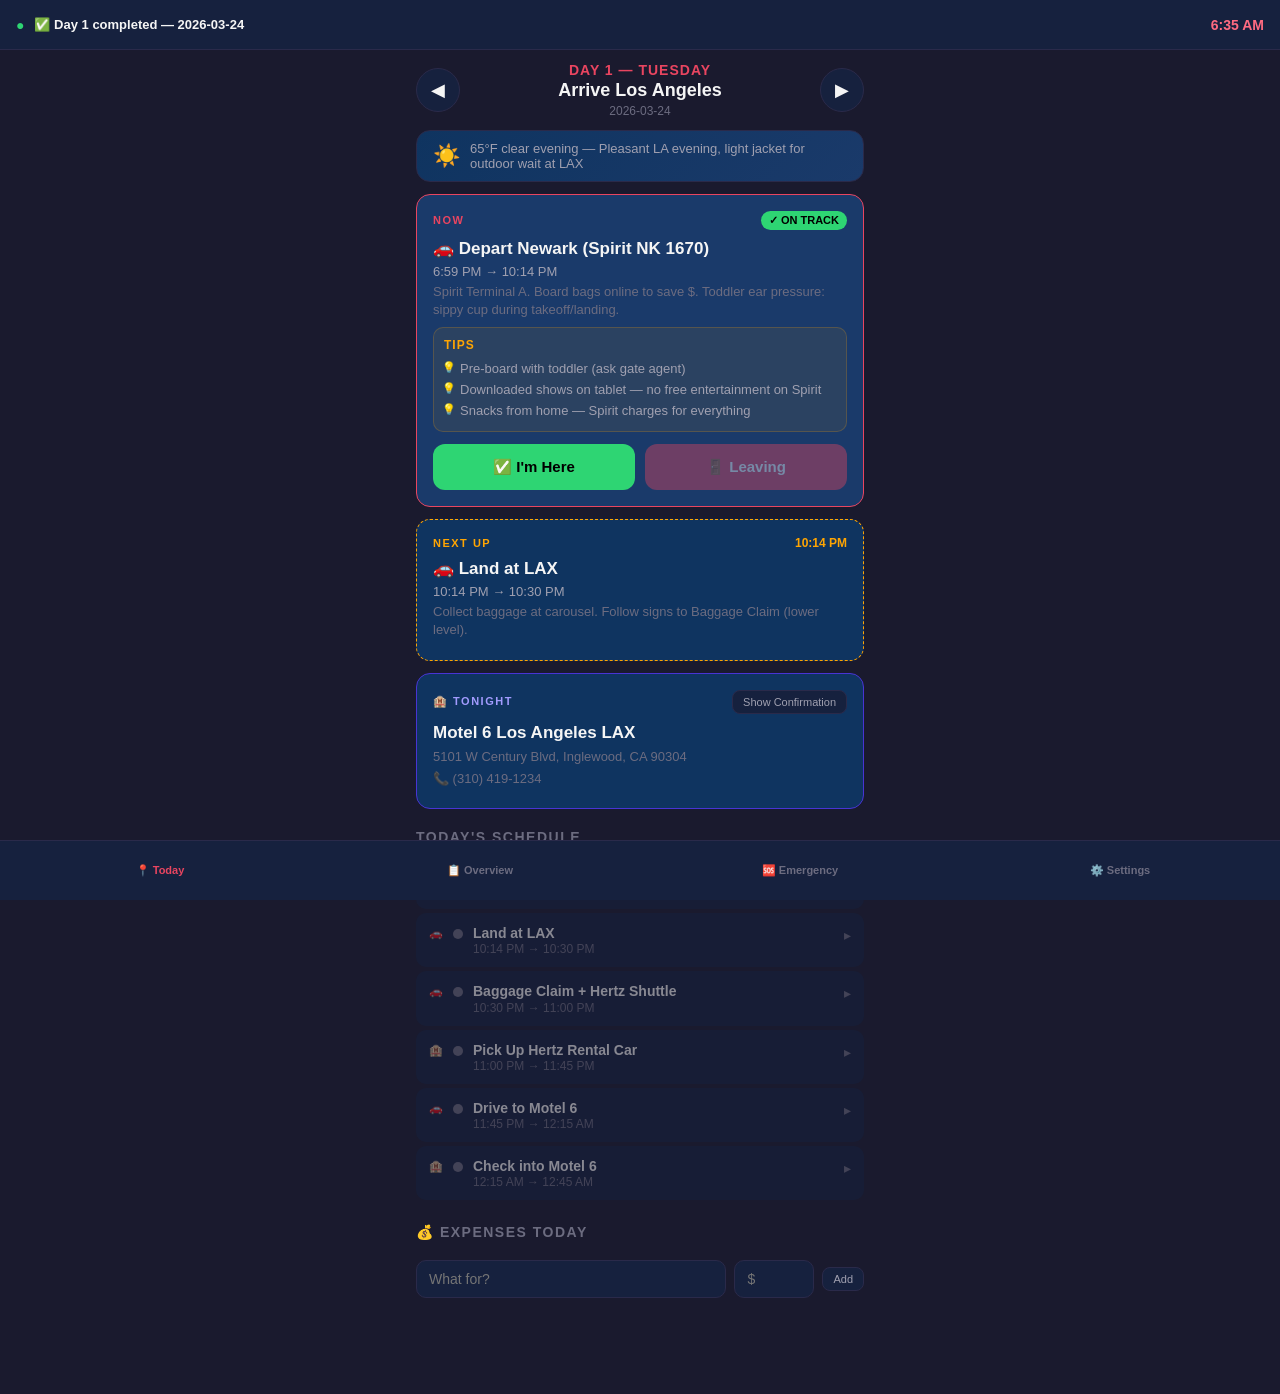
==== app/index.html @ c65186ef "feat: ChetanSmartTrip PWA — Phase 1 MVP - Complete PWA with offline support (Service Worker) - 8-day" ====
<!DOCTYPE html>
<html lang="en">
<head>
  <meta charset="UTF-8">
  <meta name="viewport" content="width=device-width, initial-scale=1.0, user-scalable=no">
  <meta name="theme-color" content="#e94560">
  <meta name="apple-mobile-web-app-capable" content="yes">
  <meta name="apple-mobile-web-app-status-bar-style" content="black-translucent">
  <title>SmartTrip — Southwest 2026</title>
  <link rel="manifest" href="manifest.json">
  <link rel="stylesheet" href="style.css">
</head>
<body>

  <!-- ===== TOP STATUS BAR ===== -->
  <header id="status-bar">
    <div id="status-icon">●</div>
    <div id="status-text">Loading trip...</div>
    <div id="clock"></div>
  </header>

  <!-- ===== MORNING BRIEFING OVERLAY ===== -->
  <div id="morning-briefing" class="overlay hidden">
    <div class="overlay-content">
      <h1 id="briefing-title">Good Morning!</h1>
      <div id="briefing-weather" class="briefing-card"></div>
      <div id="briefing-highlights" class="briefing-card"></div>
      <div id="briefing-tips" class="briefing-card"></div>
      <button id="briefing-dismiss" class="btn-primary">Let's Go! 🚀</button>
    </div>
  </div>

  <!-- ===== CONFIRMATION OVERLAY ===== -->
  <div id="confirmation-overlay" class="overlay hidden">
    <div class="overlay-content">
      <h2>📋 Confirmation Details</h2>
      <div id="confirmation-details"></div>
      <button id="confirmation-dismiss" class="btn-primary">Got It ✓</button>
    </div>
  </div>

  <!-- ===== MAIN APP ===== -->
  <main id="app">

    <!-- DAY HEADER -->
    <section id="day-header">
      <div class="day-nav">
        <button id="prev-day" class="nav-btn">◀</button>
        <div id="day-title-area">
          <h2 id="day-number">Day 1</h2>
          <p id="day-title">Loading...</p>
          <p id="day-date" class="subtle"></p>
        </div>
        <button id="next-day" class="nav-btn">▶</button>
      </div>
    </section>

    <!-- WEATHER BANNER -->
    <section id="weather-banner">
      <span id="weather-icon">🌤️</span>
      <span id="weather-text">Loading weather...</span>
    </section>

    <!-- CURRENT ACTIVITY CARD -->
    <section id="current-card" class="activity-card highlight-card">
      <div class="card-header">
        <span class="card-label">NOW</span>
        <span id="current-status-badge" class="status-badge">—</span>
      </div>
      <h3 id="current-title">—</h3>
      <p id="current-time" class="card-time"></p>
      <p id="current-notes" class="card-notes"></p>
      <div id="current-confirmation" class="confirmation-box hidden"></div>
      <div id="current-what-to-do" class="what-to-do hidden"></div>
      <div id="current-tips" class="tips-box hidden"></div>
      <div class="action-buttons">
        <button id="btn-arrived" class="btn-action btn-arrive">✅ I'm Here</button>
        <button id="btn-leaving" class="btn-action btn-leave">🚪 Leaving</button>
      </div>
    </section>

    <!-- NEXT UP CARD -->
    <section id="next-card" class="activity-card next-up-card">
      <div class="card-header">
        <span class="card-label">NEXT UP</span>
        <span id="next-eta" class="eta-badge"></span>
      </div>
      <h3 id="next-title">—</h3>
      <p id="next-time" class="card-time"></p>
      <p id="next-distance" class="card-distance"></p>
      <p id="next-notes" class="card-notes"></p>
    </section>

    <!-- HOTEL CARD (persistent for the day) -->
    <section id="hotel-card" class="activity-card hotel-card">
      <div class="card-header">
        <span class="card-label">🏨 TONIGHT</span>
        <button id="btn-show-confirmation" class="btn-small">Show Confirmation</button>
      </div>
      <h3 id="hotel-name">—</h3>
      <p id="hotel-address" class="card-notes"></p>
      <p id="hotel-phone" class="card-notes"></p>
    </section>

    <!-- TIMELINE -->
    <section id="timeline">
      <h3 class="section-title">Today's Schedule</h3>
      <div id="timeline-list"></div>
    </section>

    <!-- EXPENSE TRACKER (optional) -->
    <section id="expenses-section">
      <h3 class="section-title">💰 Expenses Today</h3>
      <div id="expense-list"></div>
      <div class="expense-input">
        <input type="text" id="expense-desc" placeholder="What for?" />
        <input type="number" id="expense-amount" placeholder="$" step="0.01" />
        <button id="btn-add-expense" class="btn-small">Add</button>
      </div>
      <p id="expense-total" class="subtle"></p>
    </section>

  </main>

  <!-- ===== BOTTOM NAV ===== -->
  <nav id="bottom-nav">
    <button class="nav-tab active" data-view="today">📍 Today</button>
    <button class="nav-tab" data-view="overview">📋 Overview</button>
    <button class="nav-tab" data-view="emergency">🆘 Emergency</button>
    <button class="nav-tab" data-view="settings">⚙️ Settings</button>
  </nav>

  <!-- ===== OVERVIEW VIEW ===== -->
  <div id="view-overview" class="view-panel hidden">
    <h2>📋 Trip Overview</h2>
    <div id="overview-days"></div>
  </div>

  <!-- ===== EMERGENCY VIEW ===== -->
  <div id="view-emergency" class="view-panel hidden">
    <h2>🆘 Emergency Info</h2>
    <div id="emergency-content"></div>
  </div>

  <!-- ===== SETTINGS VIEW ===== -->
  <div id="view-settings" class="view-panel hidden">
    <h2>⚙️ Settings</h2>
    <div class="setting-row">
      <label>Voice Notifications</label>
      <input type="checkbox" id="setting-voice" />
    </div>
    <div class="setting-row">
      <label>Browser Notifications</label>
      <input type="checkbox" id="setting-notifications" />
    </div>
    <div class="setting-row">
      <label>Check Interval (seconds)</label>
      <input type="number" id="setting-interval" value="60" min="15" max="300" />
    </div>
    <div class="setting-row">
      <label>Late Threshold (minutes)</label>
      <input type="number" id="setting-late-threshold" value="10" min="5" max="60" />
    </div>
    <hr>
    <div class="setting-row">
      <label>Trip Total Expenses</label>
      <span id="trip-total-expenses">$0.00</span>
    </div>
    <div class="setting-row">
      <button id="btn-export-log" class="btn-primary">📥 Export Trip Log</button>
    </div>
    <div class="setting-row">
      <button id="btn-show-briefing" class="btn-primary">🌅 Show Morning Briefing</button>
    </div>
    <hr>
    <div class="setting-row">
      <button id="btn-reset-data" class="btn-primary" style="background: var(--red);">🗑️ Reset All Data</button>
    </div>
    <p style="font-size: 11px; color: var(--text-muted); text-align: center; padding: 8px 0;">Clears all check-ins, expenses, adjustments & settings. For testing.</p>
  </div>

  <!-- JS Modules -->
  <script src="storage.js"></script>
  <script src="schedule-engine.js"></script>
  <script src="notifications.js"></script>
  <script src="ui.js"></script>
  <script src="app.js"></script>
</body>
</html>
---- app/style.css ----
/* ===== ChetanSmartTrip PWA — Mobile-First Dark Mode ===== */

:root {
  --bg-primary: #1a1a2e;
  --bg-secondary: #16213e;
  --bg-card: #0f3460;
  --bg-card-highlight: #1a3a6a;
  --accent: #e94560;
  --accent-light: #ff6b81;
  --green: #2ed573;
  --yellow: #ffa502;
  --red: #ff4757;
  --text-primary: #f5f5f5;
  --text-secondary: #a0a0b0;
  --text-muted: #6c6c80;
  --border: #2a2a4a;
  --card-radius: 14px;
  --nav-height: 60px;
  --status-height: 50px;
}

* {
  margin: 0;
  padding: 0;
  box-sizing: border-box;
  -webkit-tap-highlight-color: transparent;
}

body {
  font-family: -apple-system, BlinkMacSystemFont, 'Segoe UI', Roboto, sans-serif;
  background: var(--bg-primary);
  color: var(--text-primary);
  min-height: 100vh;
  padding-top: var(--status-height);
  padding-bottom: calc(var(--nav-height) + 16px);
  overflow-x: hidden;
  -webkit-font-smoothing: antialiased;
}

/* ===== STATUS BAR ===== */
#status-bar {
  position: fixed;
  top: 0;
  left: 0;
  right: 0;
  height: var(--status-height);
  background: var(--bg-secondary);
  display: flex;
  align-items: center;
  padding: 0 16px;
  z-index: 100;
  border-bottom: 1px solid var(--border);
  gap: 10px;
}

#status-icon {
  font-size: 14px;
  color: var(--green);
  animation: pulse 2s ease-in-out infinite;
}

#status-icon.on-track { color: var(--green); }
#status-icon.early { color: var(--green); }
#status-icon.late { color: var(--yellow); }
#status-icon.very-late { color: var(--red); }

@keyframes pulse {
  0%, 100% { opacity: 1; }
  50% { opacity: 0.4; }
}

#status-text {
  flex: 1;
  font-size: 13px;
  font-weight: 600;
  color: var(--text-primary);
  white-space: nowrap;
  overflow: hidden;
  text-overflow: ellipsis;
}

#clock {
  font-size: 14px;
  font-weight: 700;
  color: var(--accent-light);
  font-variant-numeric: tabular-nums;
}

/* ===== MAIN APP ===== */
#app {
  padding: 12px 16px;
  max-width: 480px;
  margin: 0 auto;
}

/* ===== DAY HEADER ===== */
#day-header {
  margin-bottom: 12px;
}

.day-nav {
  display: flex;
  align-items: center;
  justify-content: space-between;
  gap: 8px;
}

.nav-btn {
  width: 44px;
  height: 44px;
  border-radius: 50%;
  border: 1px solid var(--border);
  background: var(--bg-secondary);
  color: var(--text-primary);
  font-size: 18px;
  cursor: pointer;
  display: flex;
  align-items: center;
  justify-content: center;
}

.nav-btn:active { background: var(--bg-card); }

#day-title-area {
  text-align: center;
  flex: 1;
}

#day-number {
  font-size: 14px;
  color: var(--accent);
  text-transform: uppercase;
  letter-spacing: 1px;
  font-weight: 700;
}

#day-title {
  font-size: 18px;
  font-weight: 700;
  line-height: 1.2;
  margin: 2px 0;
}

#day-date {
  font-size: 12px;
}

/* ===== WEATHER BANNER ===== */
#weather-banner {
  background: linear-gradient(135deg, #0f3460 0%, #1a3a6a 100%);
  border-radius: var(--card-radius);
  padding: 10px 16px;
  margin-bottom: 12px;
  display: flex;
  align-items: center;
  gap: 10px;
  font-size: 13px;
  border: 1px solid var(--border);
}

#weather-icon { font-size: 22px; }
#weather-text { color: var(--text-secondary); }

/* ===== ACTIVITY CARDS ===== */
.activity-card {
  background: var(--bg-card);
  border-radius: var(--card-radius);
  padding: 16px;
  margin-bottom: 12px;
  border: 1px solid var(--border);
  transition: border-color 0.2s;
}

.highlight-card {
  border-color: var(--accent);
  background: var(--bg-card-highlight);
}

.next-up-card {
  border-color: var(--yellow);
  border-style: dashed;
}

.hotel-card {
  border-color: #4834d4;
}

.card-header {
  display: flex;
  justify-content: space-between;
  align-items: center;
  margin-bottom: 8px;
}

.card-label {
  font-size: 11px;
  font-weight: 700;
  text-transform: uppercase;
  letter-spacing: 1.5px;
  color: var(--accent);
}

.next-up-card .card-label { color: var(--yellow); }
.hotel-card .card-label { color: #a29bfe; }

.activity-card h3 {
  font-size: 17px;
  font-weight: 700;
  margin-bottom: 4px;
  line-height: 1.3;
}

.card-time {
  font-size: 13px;
  color: var(--text-secondary);
  margin-bottom: 4px;
}

.card-notes {
  font-size: 13px;
  color: var(--text-muted);
  line-height: 1.4;
  margin-bottom: 4px;
}

.card-distance {
  font-size: 13px;
  color: var(--yellow);
  font-weight: 600;
}

/* Status Badge */
.status-badge {
  font-size: 11px;
  font-weight: 700;
  padding: 3px 8px;
  border-radius: 20px;
  text-transform: uppercase;
}

.status-badge.on-track { background: var(--green); color: #000; }
.status-badge.early { background: var(--green); color: #000; }
.status-badge.late { background: var(--yellow); color: #000; }
.status-badge.very-late { background: var(--red); color: #fff; }
.status-badge.waiting { background: var(--border); color: var(--text-secondary); }

.eta-badge {
  font-size: 12px;
  color: var(--yellow);
  font-weight: 600;
}

/* Confirmation Box */
.confirmation-box {
  background: rgba(233, 69, 96, 0.15);
  border: 1px solid var(--accent);
  border-radius: 10px;
  padding: 10px;
  margin: 8px 0;
  font-size: 14px;
  font-weight: 700;
  color: var(--accent-light);
  text-align: center;
  letter-spacing: 0.5px;
}

/* What to Do */
.what-to-do {
  margin: 8px 0;
  padding: 10px;
  background: rgba(46, 213, 115, 0.08);
  border-radius: 10px;
  border: 1px solid rgba(46, 213, 115, 0.2);
}

.what-to-do h4 {
  font-size: 12px;
  color: var(--green);
  text-transform: uppercase;
  letter-spacing: 1px;
  margin-bottom: 6px;
}

.what-to-do ul {
  list-style: none;
  padding: 0;
}

.what-to-do li {
  font-size: 13px;
  color: var(--text-secondary);
  padding: 3px 0;
  padding-left: 16px;
  position: relative;
}

.what-to-do li::before {
  content: '▸';
  position: absolute;
  left: 0;
  color: var(--green);
}

/* Tips */
.tips-box {
  margin: 8px 0;
  padding: 10px;
  background: rgba(255, 165, 2, 0.08);
  border-radius: 10px;
  border: 1px solid rgba(255, 165, 2, 0.2);
}

.tips-box h4 {
  font-size: 12px;
  color: var(--yellow);
  text-transform: uppercase;
  letter-spacing: 1px;
  margin-bottom: 6px;
}

.tips-box li {
  font-size: 13px;
  color: var(--text-secondary);
  padding: 3px 0;
  padding-left: 16px;
  position: relative;
  list-style: none;
}

.tips-box li::before {
  content: '💡';
  position: absolute;
  left: -2px;
  font-size: 11px;
}

/* Action Buttons */
.action-buttons {
  display: flex;
  gap: 10px;
  margin-top: 12px;
}

.btn-action {
  flex: 1;
  padding: 14px 12px;
  border: none;
  border-radius: 12px;
  font-size: 15px;
  font-weight: 700;
  cursor: pointer;
  transition: transform 0.1s, opacity 0.2s;
}

.btn-action:active { transform: scale(0.96); }
.btn-action:disabled { opacity: 0.4; cursor: not-allowed; }

.btn-arrive {
  background: var(--green);
  color: #000;
}

.btn-leave {
  background: var(--accent);
  color: #fff;
}

/* ===== TIMELINE ===== */
.section-title {
  font-size: 14px;
  text-transform: uppercase;
  letter-spacing: 1.5px;
  color: var(--text-muted);
  margin-bottom: 10px;
  padding-top: 8px;
}

#timeline-list {
  display: flex;
  flex-direction: column;
  gap: 4px;
}

.timeline-item {
  display: flex;
  flex-direction: column;
  padding: 10px 12px;
  border-radius: 10px;
  background: var(--bg-secondary);
  border: 1px solid transparent;
  cursor: pointer;
  transition: background 0.2s;
}

.timeline-item:active { background: var(--bg-card); }
.timeline-item.completed { opacity: 0.5; }
.timeline-item.current { border-color: var(--accent); background: var(--bg-card-highlight); }
.timeline-item.upcoming { opacity: 0.8; }
.timeline-item.expanded { background: var(--bg-card); border-color: var(--accent); opacity: 1; }
.timeline-item.expanded.completed { opacity: 0.8; }

.timeline-dot {
  width: 10px;
  height: 10px;
  border-radius: 50%;
  margin-top: 5px;
  flex-shrink: 0;
}

.timeline-dot.completed { background: var(--green); }
.timeline-dot.current { background: var(--accent); box-shadow: 0 0 8px var(--accent); }
.timeline-dot.upcoming { background: var(--border); }
.timeline-dot.skipped { background: var(--text-muted); }

.timeline-info {
  flex: 1;
  min-width: 0;
}

.timeline-title {
  font-size: 14px;
  font-weight: 600;
  line-height: 1.3;
  white-space: nowrap;
  overflow: hidden;
  text-overflow: ellipsis;
}

.timeline-time {
  font-size: 12px;
  color: var(--text-muted);
}

.timeline-adjusted {
  font-size: 11px;
  color: var(--yellow);
  font-weight: 600;
}

.timeline-type-icon {
  font-size: 11px;
  flex-shrink: 0;
  margin-top: 3px;
}

/* Timeline header row */
.timeline-header {
  display: flex;
  align-items: flex-start;
  gap: 10px;
  width: 100%;
  cursor: pointer;
}

.timeline-chevron {
  font-size: 14px;
  color: var(--text-muted);
  flex-shrink: 0;
  margin-top: 3px;
  margin-left: auto;
}

/* Checkin badges in timeline */
.tl-badge {
  font-size: 10px;
  font-weight: 700;
  padding: 1px 6px;
  border-radius: 8px;
  margin-left: 6px;
  vertical-align: middle;
}
.tl-badge-done { background: var(--green); color: #000; }
.tl-badge-here { background: var(--accent); color: #fff; }

/* Expanded detail inside timeline item */
.tl-expanded {
  margin-top: 10px;
  padding-top: 10px;
  border-top: 1px solid var(--border);
}

.tl-notes {
  font-size: 13px;
  color: var(--text-secondary);
  line-height: 1.5;
  margin-bottom: 8px;
}

.tl-meta {
  font-size: 12px;
  color: var(--text-muted);
  margin-bottom: 4px;
}

.tl-confirmation {
  background: rgba(233, 69, 96, 0.15);
  border: 1px solid var(--accent);
  border-radius: 8px;
  padding: 8px;
  margin: 8px 0;
  font-size: 14px;
  font-weight: 700;
  color: var(--accent-light);
  text-align: center;
}

.tl-section {
  margin: 8px 0;
  padding: 8px;
  background: rgba(255, 255, 255, 0.03);
  border-radius: 8px;
}

.tl-section h5 {
  font-size: 12px;
  color: var(--accent);
  margin-bottom: 4px;
  text-transform: uppercase;
  letter-spacing: 0.5px;
}

.tl-section ul {
  list-style: none;
  padding: 0;
}

.tl-section li {
  font-size: 12px;
  color: var(--text-secondary);
  padding: 2px 0 2px 14px;
  position: relative;
  line-height: 1.4;
}

.tl-section li::before {
  content: '▸';
  position: absolute;
  left: 0;
  color: var(--accent-light);
}

.tl-actions {
  display: flex;
  gap: 8px;
  margin-top: 10px;
}

.tl-actions .btn-action {
  padding: 10px 8px;
  font-size: 13px;
}

.tl-checkin-info {
  font-size: 11px;
  color: var(--green);
  text-align: center;
  margin-top: 6px;
}

/* ===== EXPENSES ===== */
#expenses-section {
  margin-top: 16px;
}

#expense-list {
  display: flex;
  flex-direction: column;
  gap: 4px;
  margin-bottom: 10px;
}

.expense-row {
  display: flex;
  justify-content: space-between;
  align-items: center;
  padding: 8px 12px;
  background: var(--bg-secondary);
  border-radius: 8px;
  font-size: 13px;
}

.expense-row .expense-desc { color: var(--text-secondary); flex: 1; }
.expense-row .expense-amt { color: var(--green); font-weight: 700; }

.expense-input {
  display: flex;
  gap: 8px;
  align-items: center;
}

.expense-input input {
  flex: 1;
  padding: 10px 12px;
  border: 1px solid var(--border);
  border-radius: 10px;
  background: var(--bg-secondary);
  color: var(--text-primary);
  font-size: 14px;
  outline: none;
}

.expense-input input:focus { border-color: var(--accent); }
.expense-input input[type="number"] { max-width: 80px; }

#expense-total {
  text-align: right;
  margin-top: 8px;
  font-weight: 700;
  color: var(--green);
}

/* ===== BUTTONS ===== */
.btn-primary {
  display: block;
  width: 100%;
  padding: 14px;
  border: none;
  border-radius: 12px;
  background: var(--accent);
  color: #fff;
  font-size: 16px;
  font-weight: 700;
  cursor: pointer;
  margin-top: 12px;
}

.btn-primary:active { transform: scale(0.97); }

.btn-small {
  padding: 5px 10px;
  border: 1px solid var(--border);
  border-radius: 8px;
  background: var(--bg-secondary);
  color: var(--text-secondary);
  font-size: 11px;
  cursor: pointer;
}

.btn-small:active { background: var(--bg-card); }

/* ===== BOTTOM NAV ===== */
#bottom-nav {
  position: fixed;
  bottom: 0;
  left: 0;
  right: 0;
  height: var(--nav-height);
  background: var(--bg-secondary);
  border-top: 1px solid var(--border);
  display: flex;
  z-index: 100;
}

.nav-tab {
  flex: 1;
  border: none;
  background: none;
  color: var(--text-muted);
  font-size: 11px;
  font-weight: 600;
  cursor: pointer;
  display: flex;
  flex-direction: column;
  align-items: center;
  justify-content: center;
  gap: 2px;
  transition: color 0.2s;
}

.nav-tab.active { color: var(--accent); }

/* ===== OVERLAYS ===== */
.overlay {
  position: fixed;
  inset: 0;
  background: rgba(0, 0, 0, 0.85);
  z-index: 200;
  display: flex;
  align-items: center;
  justify-content: center;
  padding: 20px;
}

.overlay.hidden { display: none; }

.overlay-content {
  background: var(--bg-card);
  border-radius: 20px;
  padding: 24px;
  max-width: 400px;
  width: 100%;
  max-height: 85vh;
  overflow-y: auto;
}

.overlay-content h1 {
  font-size: 24px;
  margin-bottom: 16px;
  text-align: center;
}

.overlay-content h2 {
  font-size: 20px;
  margin-bottom: 16px;
  text-align: center;
}

.briefing-card {
  background: var(--bg-secondary);
  border-radius: 12px;
  padding: 14px;
  margin-bottom: 12px;
  font-size: 14px;
  line-height: 1.5;
  color: var(--text-secondary);
}

.briefing-card h3 {
  font-size: 13px;
  text-transform: uppercase;
  letter-spacing: 1px;
  color: var(--accent);
  margin-bottom: 6px;
}

/* ===== VIEW PANELS ===== */
.view-panel {
  padding: 16px;
  padding-top: calc(var(--status-height) + 16px);
  padding-bottom: calc(var(--nav-height) + 16px);
  max-width: 480px;
  margin: 0 auto;
}

.view-panel.hidden { display: none; }

.view-panel h2 {
  font-size: 20px;
  margin-bottom: 16px;
}

/* Overview day cards */
.overview-day-card {
  background: var(--bg-secondary);
  border-radius: 12px;
  padding: 14px;
  margin-bottom: 8px;
  cursor: pointer;
  border: 1px solid var(--border);
}

.overview-day-card:active { background: var(--bg-card); }
.overview-day-card.today { border-color: var(--accent); }

.overview-day-card h3 {
  font-size: 15px;
  margin-bottom: 2px;
}

.overview-day-card p {
  font-size: 12px;
  color: var(--text-muted);
}

.overview-day-card .highlight-list {
  margin-top: 6px;
  font-size: 12px;
  color: var(--text-secondary);
  line-height: 1.5;
}

/* Emergency */
.emergency-card {
  background: var(--bg-secondary);
  border-radius: 12px;
  padding: 14px;
  margin-bottom: 10px;
}

.emergency-card h3 {
  font-size: 14px;
  color: var(--accent);
  margin-bottom: 8px;
}

.emergency-card a {
  color: var(--green);
  text-decoration: none;
  font-size: 14px;
  display: block;
  padding: 4px 0;
}

.emergency-card a:active { color: var(--accent-light); }

/* Settings */
.setting-row {
  display: flex;
  justify-content: space-between;
  align-items: center;
  padding: 12px 0;
  border-bottom: 1px solid var(--border);
  font-size: 14px;
}

.setting-row label { color: var(--text-secondary); }

.setting-row input[type="checkbox"] {
  width: 22px;
  height: 22px;
  accent-color: var(--accent);
}

.setting-row input[type="number"] {
  width: 70px;
  padding: 6px 8px;
  border: 1px solid var(--border);
  border-radius: 8px;
  background: var(--bg-primary);
  color: var(--text-primary);
  font-size: 14px;
  text-align: center;
}

/* ===== UTILITIES ===== */
.subtle { color: var(--text-muted); }
.hidden { display: none !important; }

/* Smooth scroll */
html { scroll-behavior: smooth; }

/* Disable text selection on buttons */
button { user-select: none; }

/* Custom scrollbar for dark mode */
::-webkit-scrollbar { width: 4px; }
::-webkit-scrollbar-track { background: var(--bg-primary); }
::-webkit-scrollbar-thumb { background: var(--border); border-radius: 4px; }
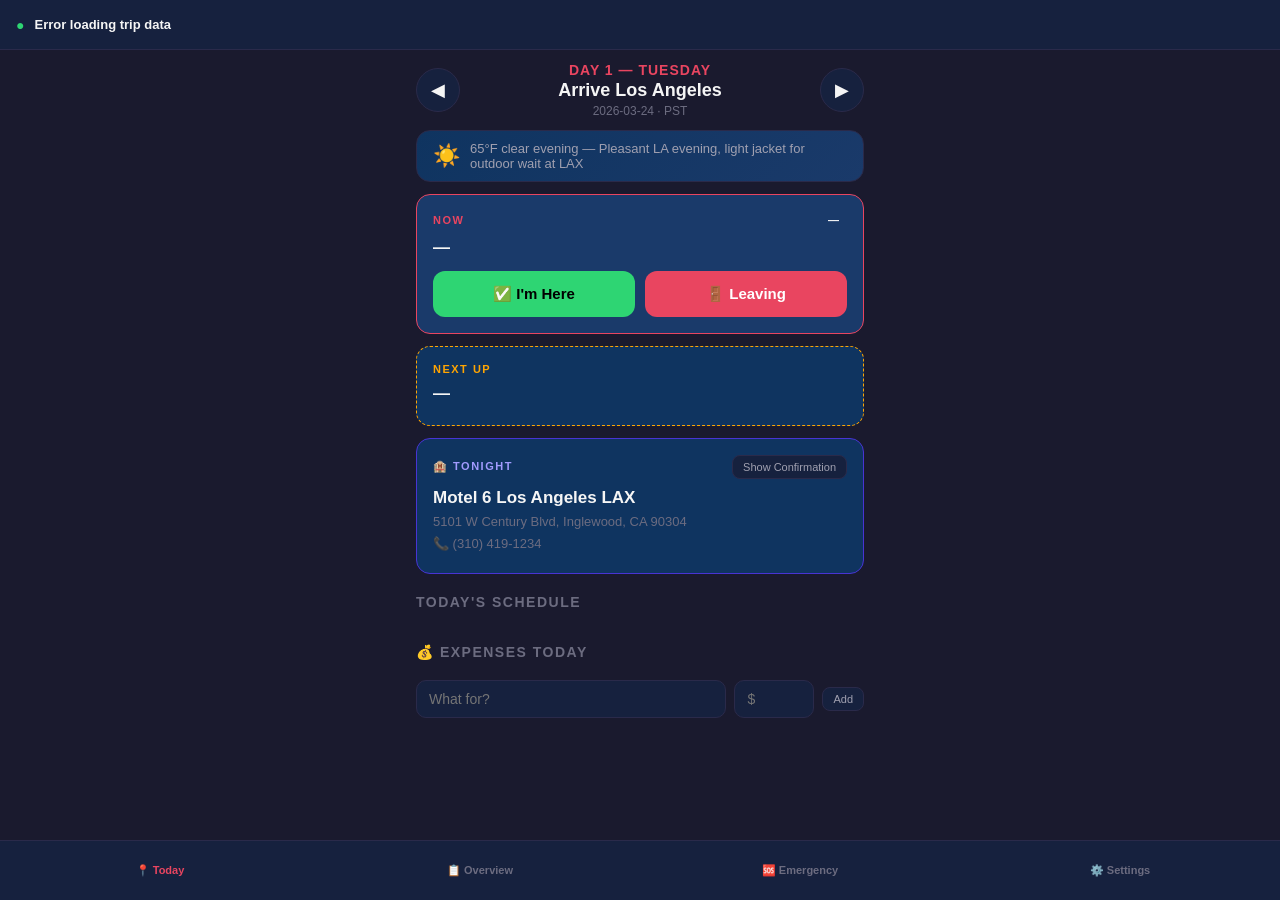
==== commit 40cdcf98: "UTC refactor + GitHub Pages deployment - Convert all 86 activities to UTC ISO-8601 (startTimeUTC/end" ====
--- a/app/index.html
+++ b/app/index.html
@@ -177,6 +177,38 @@
       <button id="btn-reset-data" class="btn-primary" style="background: var(--red);">🗑️ Reset All Data</button>
     </div>
     <p style="font-size: 11px; color: var(--text-muted); text-align: center; padding: 8px 0;">Clears all check-ins, expenses, adjustments & settings. For testing.</p>
+
+    <hr>
+    <!-- DEBUG TIME OVERRIDE -->
+    <div id="debug-panel">
+      <h3 class="debug-title">🧪 Debug: Time Travel</h3>
+      <p class="debug-desc">Override the app's clock for testing. All features will behave as if it's the selected date/time.</p>
+
+      <div class="debug-row">
+        <label for="debug-date">Date</label>
+        <input type="date" id="debug-date" />
+      </div>
+      <div class="debug-row">
+        <label for="debug-time">Time</label>
+        <input type="time" id="debug-time" step="1" />
+      </div>
+      <div class="debug-row">
+        <label for="debug-tz">Timezone</label>
+        <select id="debug-tz">
+          <option value="">— Use day's TZ —</option>
+          <option value="America/New_York">Eastern (EST/EDT)</option>
+          <option value="America/Chicago">Central (CST/CDT)</option>
+          <option value="America/Denver">Mountain (MST/MDT)</option>
+          <option value="America/Phoenix">Arizona (MST — no DST)</option>
+          <option value="America/Los_Angeles">Pacific (PST/PDT)</option>
+        </select>
+      </div>
+      <div class="debug-actions">
+        <button id="btn-debug-apply" class="btn-primary btn-debug-apply">⏱ Apply Time Override</button>
+        <button id="btn-debug-clear" class="btn-primary btn-debug-clear">↩ Use Real Time</button>
+      </div>
+      <div id="debug-status" class="debug-status"></div>
+    </div>
   </div>
 
   <!-- JS Modules -->
--- a/app/style.css
+++ b/app/style.css
@@ -822,6 +822,93 @@
   text-align: center;
 }
 
+/* ===== DEBUG TIME OVERRIDE PANEL ===== */
+#debug-panel {
+  margin-top: 8px;
+  padding: 12px;
+  background: var(--bg-primary);
+  border: 1px dashed var(--yellow);
+  border-radius: 12px;
+}
+
+.debug-title {
+  font-size: 15px;
+  color: var(--yellow);
+  margin: 0 0 4px;
+}
+
+.debug-desc {
+  font-size: 11px;
+  color: var(--text-muted);
+  margin: 0 0 12px;
+  line-height: 1.4;
+}
+
+.debug-row {
+  display: flex;
+  justify-content: space-between;
+  align-items: center;
+  padding: 8px 0;
+  border-bottom: 1px solid var(--border);
+}
+
+.debug-row label {
+  font-size: 13px;
+  color: var(--text-secondary);
+  font-weight: 600;
+}
+
+.debug-row input[type="date"],
+.debug-row input[type="time"],
+.debug-row select {
+  padding: 6px 10px;
+  border: 1px solid var(--border);
+  border-radius: 8px;
+  background: var(--bg-secondary);
+  color: var(--text-primary);
+  font-size: 13px;
+  min-width: 160px;
+}
+
+.debug-actions {
+  display: flex;
+  gap: 8px;
+  margin-top: 12px;
+}
+
+.btn-debug-apply {
+  flex: 1;
+  background: var(--yellow) !important;
+  color: #000 !important;
+  font-size: 13px !important;
+  padding: 8px !important;
+}
+
+.btn-debug-clear {
+  flex: 1;
+  background: var(--bg-secondary) !important;
+  color: var(--text-secondary) !important;
+  font-size: 13px !important;
+  padding: 8px !important;
+  border: 1px solid var(--border) !important;
+}
+
+.debug-status {
+  margin-top: 8px;
+  font-size: 12px;
+  text-align: center;
+  min-height: 18px;
+  font-weight: 600;
+}
+
+.debug-status.active {
+  color: var(--yellow);
+}
+
+.debug-status.off {
+  color: var(--text-muted);
+}
+
 /* ===== UTILITIES ===== */
 .subtle { color: var(--text-muted); }
 .hidden { display: none !important; }
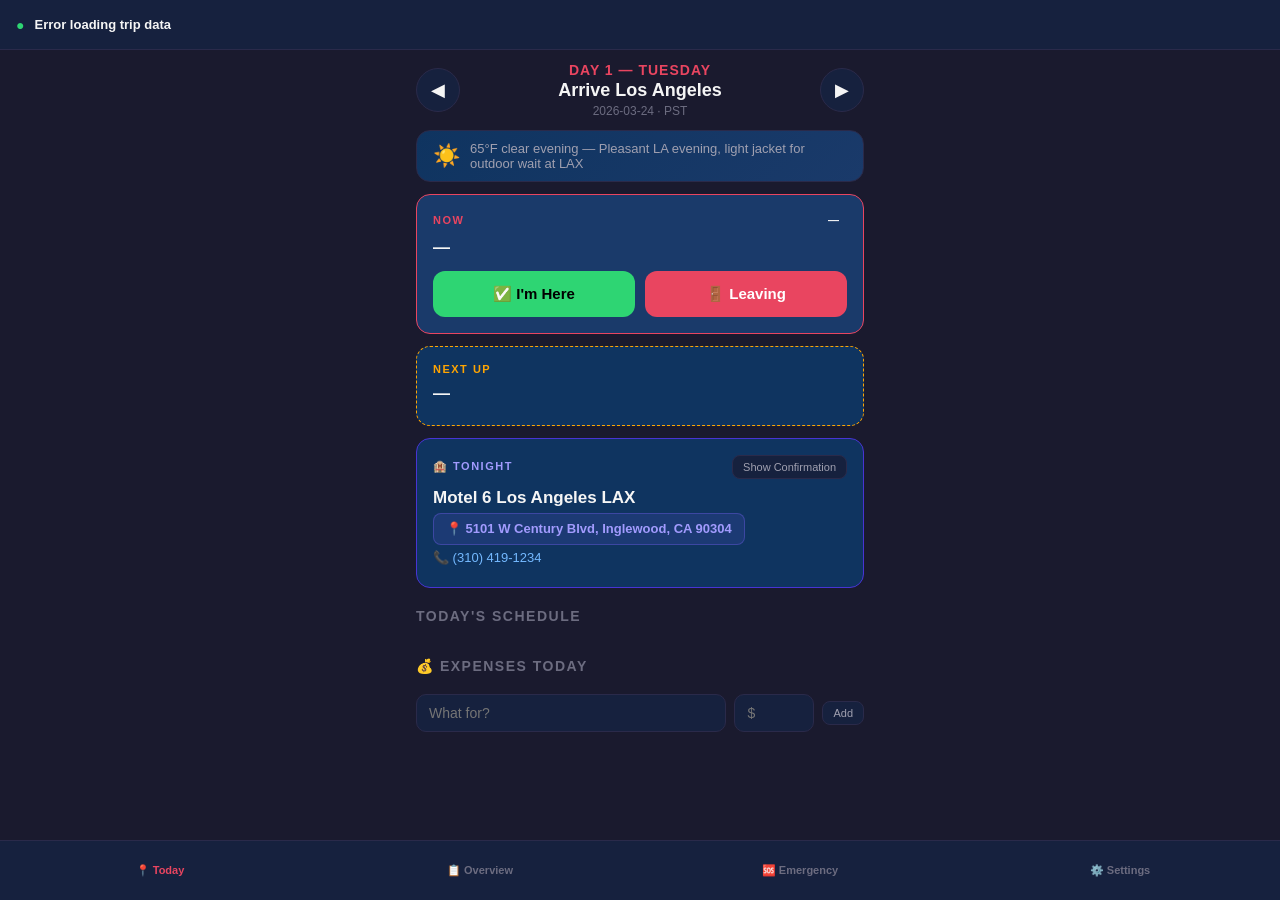
==== commit 618e64a2: "feat: add clickable map links to all activity locations - Added _mapUrl(), _mapLinkHtml(), _mapLinkF" ====
--- a/app/index.html
+++ b/app/index.html
@@ -70,6 +70,7 @@
       <h3 id="current-title">—</h3>
       <p id="current-time" class="card-time"></p>
       <p id="current-notes" class="card-notes"></p>
+      <div id="current-map-link" class="map-link-container hidden"></div>
       <div id="current-confirmation" class="confirmation-box hidden"></div>
       <div id="current-what-to-do" class="what-to-do hidden"></div>
       <div id="current-tips" class="tips-box hidden"></div>
@@ -88,6 +89,7 @@
       <h3 id="next-title">—</h3>
       <p id="next-time" class="card-time"></p>
       <p id="next-distance" class="card-distance"></p>
+      <div id="next-map-link" class="map-link-container hidden"></div>
       <p id="next-notes" class="card-notes"></p>
     </section>
 
--- a/app/style.css
+++ b/app/style.css
@@ -492,6 +492,48 @@
   margin-bottom: 4px;
 }
 
+/* Map link buttons */
+.map-link {
+  display: inline-block;
+  padding: 6px 12px;
+  background: rgba(108, 92, 231, 0.15);
+  border: 1px solid rgba(108, 92, 231, 0.4);
+  border-radius: 8px;
+  color: #a29bfe;
+  font-size: 13px;
+  font-weight: 600;
+  text-decoration: none;
+  line-height: 1.4;
+  transition: background 0.15s, border-color 0.15s;
+  word-break: break-word;
+}
+
+.map-link:active {
+  background: rgba(108, 92, 231, 0.3);
+  border-color: #a29bfe;
+}
+
+.map-link-container {
+  margin: 6px 0;
+}
+
+.tl-map-link {
+  display: block;
+  margin: 8px 0;
+  text-align: center;
+}
+
+/* Phone link */
+.phone-link {
+  color: #74b9ff;
+  text-decoration: none;
+  font-size: 13px;
+}
+
+.phone-link:active {
+  color: #a29bfe;
+}
+
 .tl-confirmation {
   background: rgba(233, 69, 96, 0.15);
   border: 1px solid var(--accent);
